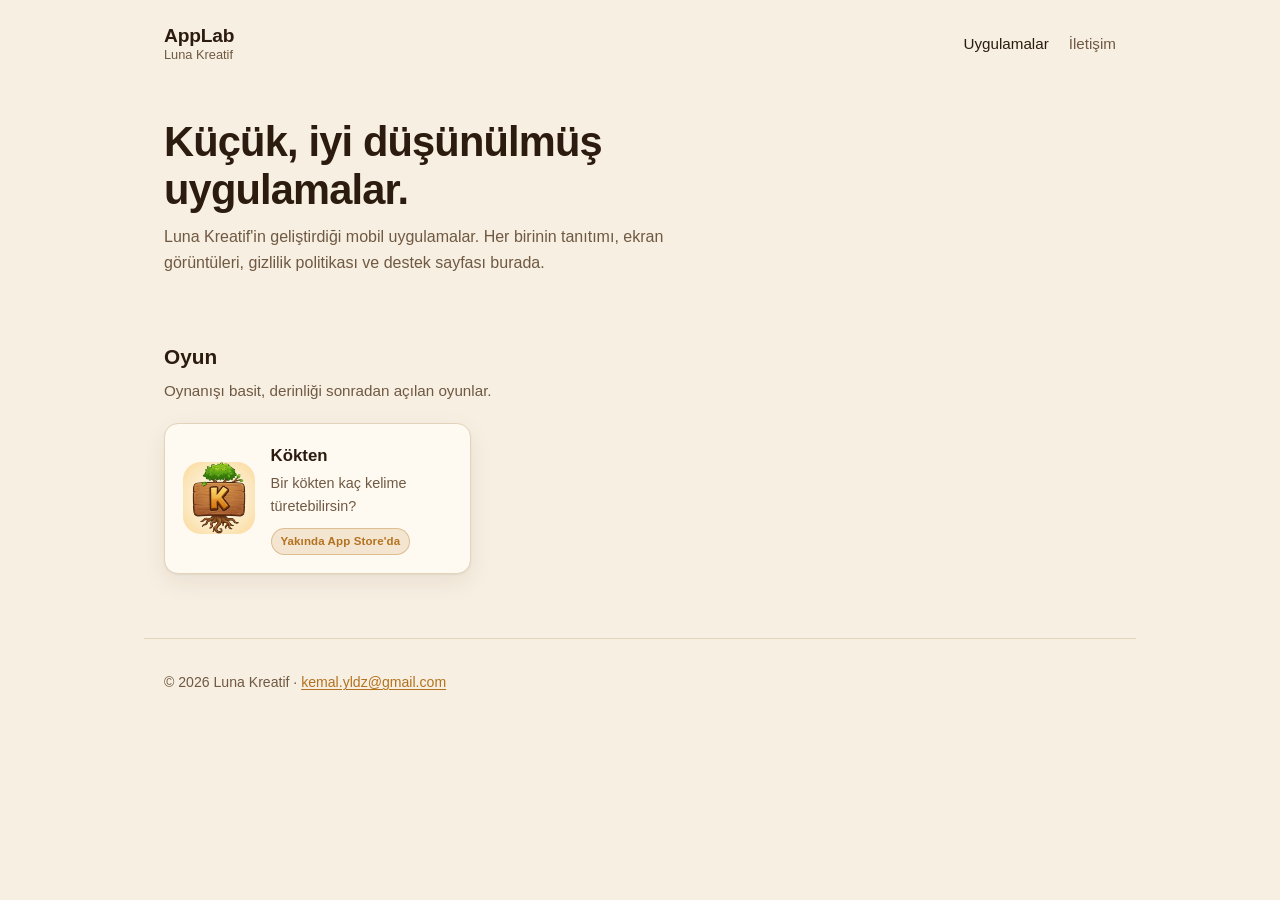
==== index.html @ a9f72f8f "AppLab: uygulama vitrini ve mağaza zorunlu sayfaları Luna Kreatif uygulamalarının tanıtım sayfaları." ====
<!doctype html>
<html lang="tr">
<head>
<meta charset="utf-8">
<meta name="viewport" content="width=device-width, initial-scale=1">
<title>AppLab — Luna Kreatif</title>
<meta name="description" content="Luna Kreatif'in geliştirdiği mobil uygulamalar. Her birinin tanıtımı, ekran görüntüleri, gizlilik politikası ve destek sayfası burada.">
<meta property="og:title" content="AppLab — Luna Kreatif">
<meta property="og:description" content="Luna Kreatif'in geliştirdiği mobil uygulamalar. Her birinin tanıtımı, ekran görüntüleri, gizlilik politikası ve destek sayfası burada.">
<meta property="og:type" content="website">
<link rel="icon" href="assets/favicon.svg">
<link rel="stylesheet" href="assets/style.css">

</head>
<body>
<header class="ust">
  <a class="marka" href="index.html">
    <span class="marka-ad">AppLab</span>
    <span class="marka-alt">Luna Kreatif</span>
  </a>
  <nav>
    <a href="index.html" class="secili">Uygulamalar</a>
    <a href="mailto:kemal.yldz@gmail.com">İletişim</a>
  </nav>
</header>
<main>

  <section class="giris">
    <h1>Küçük, iyi düşünülmüş uygulamalar.</h1>
    <p>Luna Kreatif'in geliştirdiği mobil uygulamalar. Her birinin tanıtımı, ekran görüntüleri, gizlilik politikası ve destek sayfası burada.</p>
  </section>

  <section class="kategori" id="oyun">
    <h2>Oyun</h2>
    <p class="kategori-not">Oynanışı basit, derinliği sonradan açılan oyunlar.</p>
    <div class="izgara">
      <a class="kart" href="kokten/index.html" style="--accent:#B3721F">
        <img class="kart-ikon" src="assets/kokten/icon.png" alt="Kökten simgesi" width="72" height="72">
        <div class="kart-metin">
          <h3>Kökten</h3>
          <p>Bir kökten kaç kelime türetebilirsin?</p>
          <span class="rozet rozet-yakinda">Yakında App Store'da</span>
        </div>
      </a>
    </div>
  </section>

</main>
<footer class="alt">
  <p>© 2026 Luna Kreatif · <a href="mailto:kemal.yldz@gmail.com">kemal.yldz@gmail.com</a></p>
</footer>
</body>
</html>
---- assets/style.css ----
/* AppLab — tek stil dosyası, bağımlılık yok.
   Sıcak kâğıt paleti; her uygulama kendi --accent değerini getiriyor. */

:root {
  --accent: #b3721f;
  --kagit: #f7efe1;
  --kagit-2: #fffaf1;
  --murekkep: #2c1c10;
  --murekkep-soft: #6f5943;
  --cizgi: #e2d3ba;
  --golge: 0 1px 2px rgba(44, 28, 16, .06), 0 8px 24px rgba(44, 28, 16, .07);
  --yuvarlak: 14px;
}

@media (prefers-color-scheme: dark) {
  :root {
    --kagit: #17120e;
    --kagit-2: #221a14;
    --murekkep: #f0e6d8;
    --murekkep-soft: #b3a08a;
    --cizgi: #33281f;
    --golge: 0 1px 2px rgba(0, 0, 0, .3), 0 8px 24px rgba(0, 0, 0, .35);
  }
}

* { box-sizing: border-box; }

body {
  margin: 0;
  font: 16px/1.65 -apple-system, BlinkMacSystemFont, "Segoe UI", Roboto, "Helvetica Neue", sans-serif;
  color: var(--murekkep);
  background: var(--kagit);
  -webkit-font-smoothing: antialiased;
}

a { color: var(--accent); text-decoration-thickness: 1px; text-underline-offset: 2px; }

main { max-width: 62rem; margin: 0 auto; padding: 0 1.25rem 4rem; }

/* ---------- üst bar ---------- */

.ust {
  max-width: 62rem;
  margin: 0 auto;
  padding: 1.5rem 1.25rem;
  display: flex;
  align-items: center;
  justify-content: space-between;
  gap: 1rem;
  flex-wrap: wrap;
}
.marka { display: flex; flex-direction: column; text-decoration: none; color: inherit; line-height: 1.2; }
.marka-ad { font-weight: 700; font-size: 1.2rem; letter-spacing: -.01em; }
.marka-alt { font-size: .8rem; color: var(--murekkep-soft); }
.ust nav { display: flex; gap: 1.25rem; font-size: .95rem; }
.ust nav a { color: var(--murekkep-soft); text-decoration: none; }
.ust nav a:hover, .ust nav a.secili { color: var(--murekkep); }

/* ---------- giriş ---------- */

.giris { padding: 2rem 0 1rem; max-width: 34rem; }
.giris h1 { font-size: clamp(1.9rem, 5vw, 2.6rem); line-height: 1.15; letter-spacing: -.02em; margin: 0 0 .6rem; }
.giris p { color: var(--murekkep-soft); margin: 0; }

/* ---------- kategori + kartlar ---------- */

.kategori { margin-top: 3rem; }
.kategori h2 { font-size: 1.3rem; margin: 0 0 .2rem; }
.kategori-not { color: var(--murekkep-soft); margin: 0 0 1.25rem; font-size: .95rem; }

.izgara { display: grid; gap: 1rem; grid-template-columns: repeat(auto-fill, minmax(19rem, 1fr)); }

.kart {
  display: flex; gap: 1rem; align-items: center;
  padding: 1.1rem;
  background: var(--kagit-2);
  border: 1px solid var(--cizgi);
  border-radius: var(--yuvarlak);
  text-decoration: none; color: inherit;
  box-shadow: var(--golge);
  transition: transform .15s ease, border-color .15s ease;
}
.kart:hover { transform: translateY(-2px); border-color: var(--accent); }
.kart-ikon { border-radius: 18px; flex: 0 0 auto; }
.kart-metin h3 { margin: 0 0 .15rem; font-size: 1.05rem; }
.kart-metin p { margin: 0 0 .5rem; color: var(--murekkep-soft); font-size: .9rem; }

.rozet {
  display: inline-block; font-size: .72rem; font-weight: 600; letter-spacing: .01em;
  padding: .2rem .55rem; border-radius: 999px;
  background: color-mix(in srgb, var(--accent) 15%, transparent);
  color: var(--accent);
  border: 1px solid color-mix(in srgb, var(--accent) 35%, transparent);
}

/* ---------- uygulama sayfası ---------- */

.uygulama-ust { display: flex; gap: 1.5rem; align-items: center; flex-wrap: wrap; padding: 2rem 0 .5rem; }
.uygulama-ikon { border-radius: 26px; box-shadow: var(--golge); }
.uygulama-ust h1 { margin: 0 0 .2rem; font-size: clamp(1.7rem, 4vw, 2.2rem); letter-spacing: -.02em; }
.slogan { margin: 0 0 .4rem; color: var(--murekkep-soft); font-size: 1.05rem; }
.kunye { margin: 0 0 .75rem; font-size: .85rem; color: var(--murekkep-soft); }

.dugme {
  display: inline-block; margin-right: .5rem;
  padding: .5rem 1.1rem; border-radius: 999px;
  background: var(--accent); color: #fff; text-decoration: none; font-weight: 600; font-size: .95rem;
}

.lead { font-size: 1.1rem; line-height: 1.7; max-width: 44rem; margin: 1.5rem 0 2.5rem; }

.vitrin {
  display: grid; gap: 1rem;
  grid-auto-flow: column; grid-auto-columns: minmax(15rem, 16rem);
  overflow-x: auto; padding-bottom: 1rem;
  scroll-snap-type: x mandatory;
}
.vitrin figure { margin: 0; scroll-snap-align: start; }
.vitrin img {
  width: 100%; height: auto; display: block;
  border-radius: 20px; border: 1px solid var(--cizgi); box-shadow: var(--golge);
}
.vitrin figcaption { font-size: .82rem; color: var(--murekkep-soft); margin-top: .5rem; text-align: center; }

.ozellikler {
  display: grid; gap: 1.25rem 2rem;
  grid-template-columns: repeat(auto-fit, minmax(17rem, 1fr));
  margin: 2.5rem 0;
}
.ozellik h3 { margin: 0 0 .25rem; font-size: 1.02rem; }
.ozellik h3::before { content: ""; display: inline-block; width: .5rem; height: .5rem; border-radius: 2px; background: var(--accent); margin-right: .5rem; vertical-align: middle; }
.ozellik p { margin: 0; color: var(--murekkep-soft); font-size: .95rem; }

.alt-baglantilar { display: flex; gap: 1.25rem; padding-top: 1.5rem; border-top: 1px solid var(--cizgi); font-size: .95rem; }

/* ---------- metin sayfaları (gizlilik / destek) ---------- */

.metin { max-width: 44rem; padding-top: 1.5rem; }
.metin h1 { font-size: clamp(1.5rem, 4vw, 2rem); margin: 0 0 .25rem; letter-spacing: -.01em; }
.metin h2 { font-size: 1.1rem; margin: 2rem 0 .5rem; }
.metin ul { padding-left: 1.2rem; }
.metin li { margin: .3rem 0; }
.firari { font-size: .9rem; margin: 0 0 1rem; }
.firari a { color: var(--murekkep-soft); text-decoration: none; }

.ozet {
  background: var(--kagit-2);
  border: 1px solid var(--cizgi);
  border-left: 3px solid var(--accent);
  border-radius: var(--yuvarlak);
  padding: .25rem 1.1rem;
  margin: 1.5rem 0;
}

details {
  border-bottom: 1px solid var(--cizgi);
  padding: .85rem 0;
}
details summary { cursor: pointer; font-weight: 600; }
details p { color: var(--murekkep-soft); margin: .6rem 0 0; }

/* ---------- alt bilgi ---------- */

.alt {
  max-width: 62rem; margin: 0 auto;
  padding: 2rem 1.25rem 3rem;
  border-top: 1px solid var(--cizgi);
  color: var(--murekkep-soft); font-size: .88rem;
}
.alt p { margin: 0; }
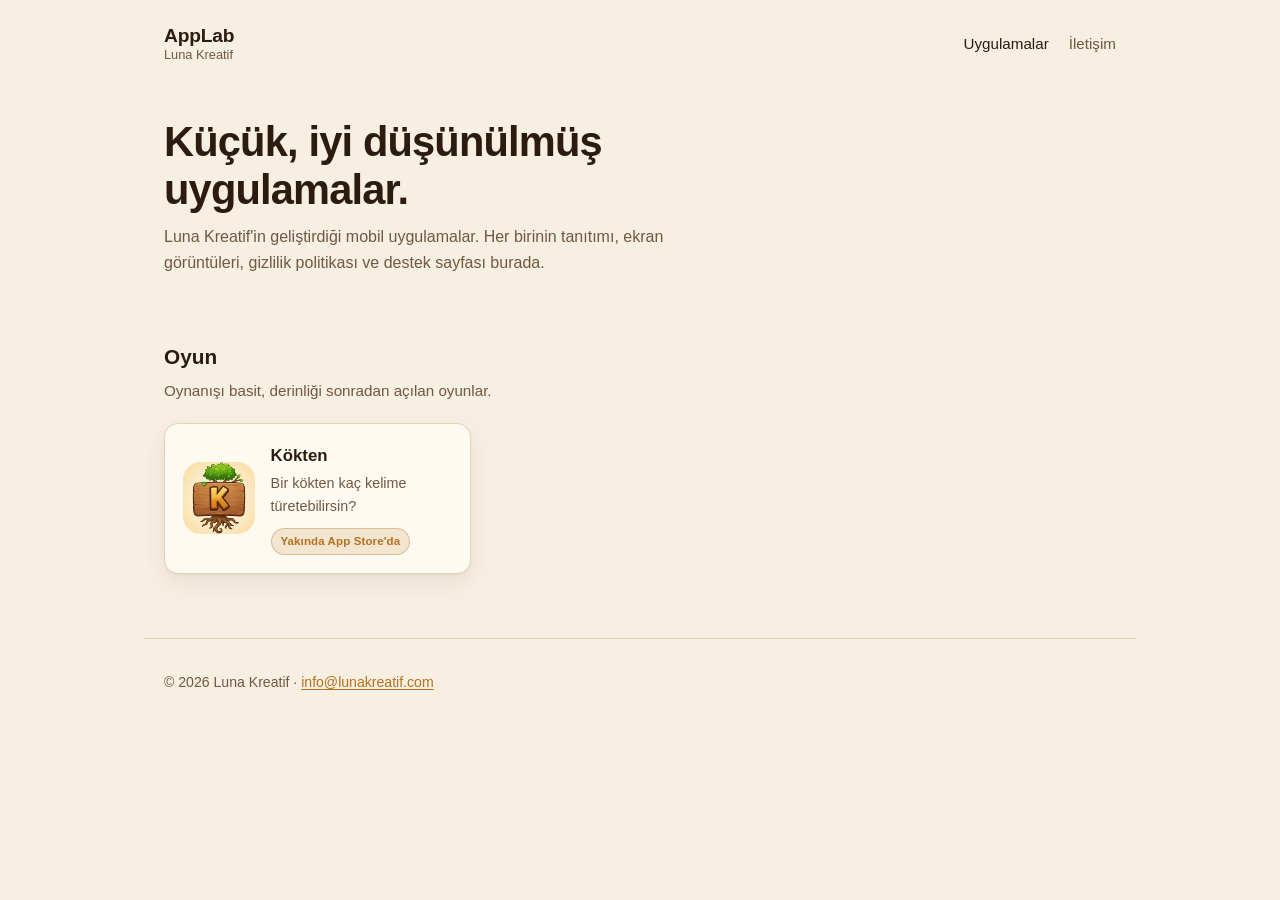
==== commit a193d876: "İletişim adresi info@lunakreatif.com" ====
--- a/index.html
+++ b/index.html
@@ -20,7 +20,7 @@
   </a>
   <nav>
     <a href="index.html" class="secili">Uygulamalar</a>
-    <a href="mailto:kemal.yldz@gmail.com">İletişim</a>
+    <a href="mailto:info@lunakreatif.com">İletişim</a>
   </nav>
 </header>
 <main>
@@ -47,7 +47,7 @@
 
 </main>
 <footer class="alt">
-  <p>© 2026 Luna Kreatif · <a href="mailto:kemal.yldz@gmail.com">kemal.yldz@gmail.com</a></p>
+  <p>© 2026 Luna Kreatif · <a href="mailto:info@lunakreatif.com">info@lunakreatif.com</a></p>
 </footer>
 </body>
 </html>
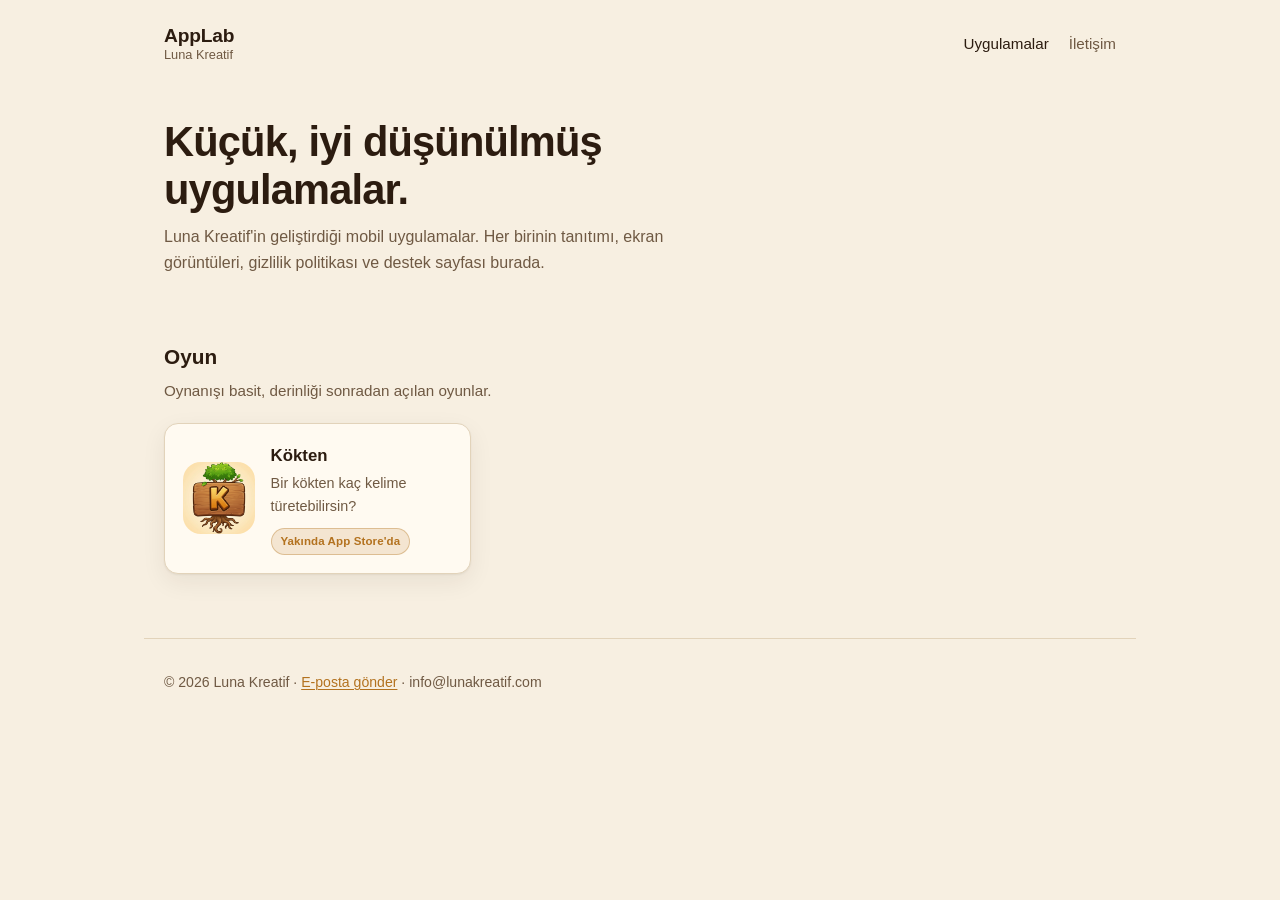
==== commit bc79f369: "E-posta adresi Cloudflare gizlemesine dayanıklı hâle getirildi Cloudflare'ın "Email Address Obfuscat" ====
--- a/index.html
+++ b/index.html
@@ -47,7 +47,7 @@
 
 </main>
 <footer class="alt">
-  <p>© 2026 Luna Kreatif · <a href="mailto:info@lunakreatif.com">info@lunakreatif.com</a></p>
+  <p>© 2026 Luna Kreatif · <a href="mailto:info@lunakreatif.com">E-posta gönder</a> · <span class="adres">info<!---->@<!---->lunakreatif.com</span></p>
 </footer>
 </body>
 </html>
--- a/assets/style.css
+++ b/assets/style.css
@@ -168,3 +168,6 @@
   color: var(--murekkep-soft); font-size: .88rem;
 }
 .alt p { margin: 0; }
+
+/* E-posta adresinin düz metin hâli — Cloudflare gizlemesine karşı yedek. */
+.adres { font-variant-numeric: tabular-nums; }
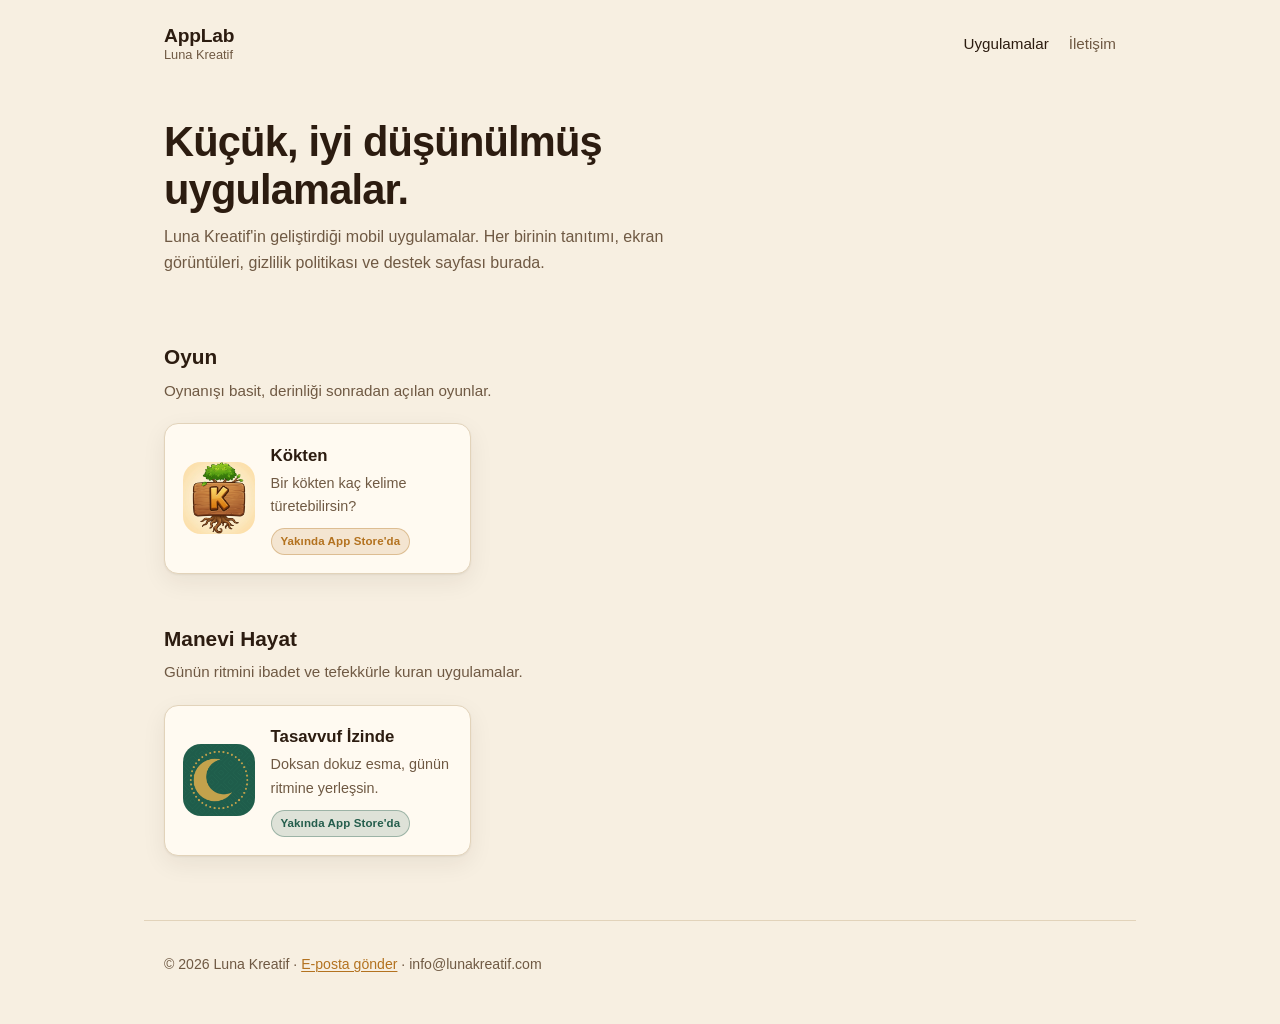
==== commit a55b86b4: "Yeni uygulama: Tasavvuf İzinde Tanıtım, gizlilik ve destek sayfaları. Manevi Hayat kategorisi eklend" ====
--- a/index.html
+++ b/index.html
@@ -45,6 +45,21 @@
     </div>
   </section>
 
+
+  <section class="kategori" id="manevi">
+    <h2>Manevi Hayat</h2>
+    <p class="kategori-not">Günün ritmini ibadet ve tefekkürle kuran uygulamalar.</p>
+    <div class="izgara">
+      <a class="kart" href="tasavvufizinde/index.html" style="--accent:#245D4C">
+        <img class="kart-ikon" src="assets/tasavvufizinde/icon.png" alt="Tasavvuf İzinde simgesi" width="72" height="72">
+        <div class="kart-metin">
+          <h3>Tasavvuf İzinde</h3>
+          <p>Doksan dokuz esma, günün ritmine yerleşsin.</p>
+          <span class="rozet rozet-yakinda">Yakında App Store'da</span>
+        </div>
+      </a>
+    </div>
+  </section>
 </main>
 <footer class="alt">
   <p>© 2026 Luna Kreatif · <a href="mailto:info@lunakreatif.com">E-posta gönder</a> · <span class="adres">info<!---->@<!---->lunakreatif.com</span></p>
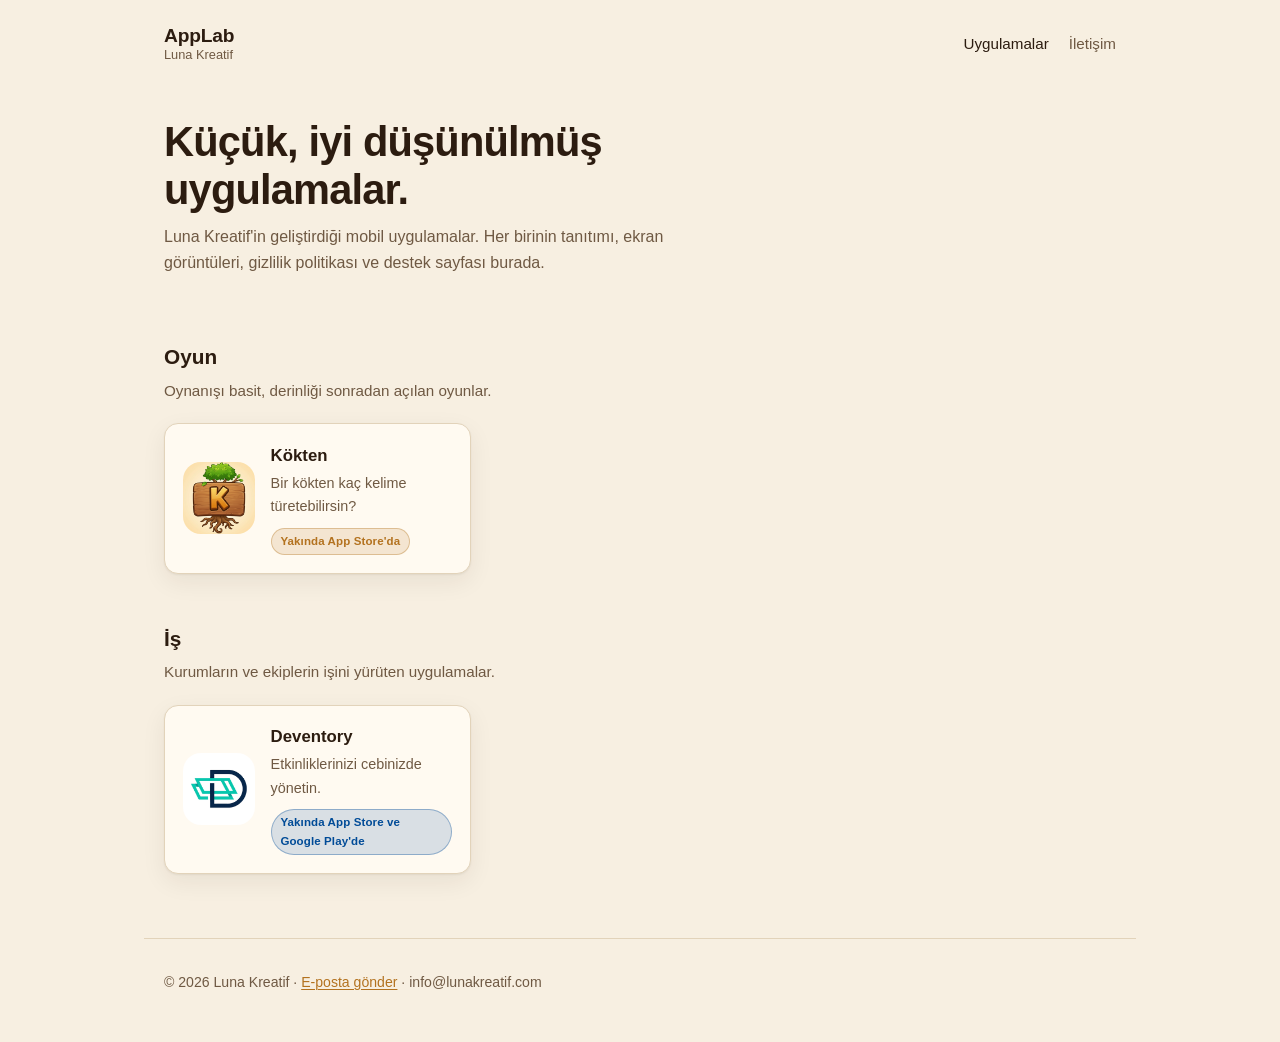
==== commit 19c5e793: "Yeni uygulama: Deventory Etkinlik platformunun mobil uygulaması için tanıtım, gizlilik ve destek say" ====
--- a/index.html
+++ b/index.html
@@ -46,16 +46,16 @@
   </section>
 
 
-  <section class="kategori" id="manevi">
-    <h2>Manevi Hayat</h2>
-    <p class="kategori-not">Günün ritmini ibadet ve tefekkürle kuran uygulamalar.</p>
+  <section class="kategori" id="is">
+    <h2>İş</h2>
+    <p class="kategori-not">Kurumların ve ekiplerin işini yürüten uygulamalar.</p>
     <div class="izgara">
-      <a class="kart" href="tasavvufizinde/index.html" style="--accent:#245D4C">
-        <img class="kart-ikon" src="assets/tasavvufizinde/icon.png" alt="Tasavvuf İzinde simgesi" width="72" height="72">
+      <a class="kart" href="deventory/index.html" style="--accent:#004B97">
+        <img class="kart-ikon" src="assets/deventory/icon.png" alt="Deventory simgesi" width="72" height="72">
         <div class="kart-metin">
-          <h3>Tasavvuf İzinde</h3>
-          <p>Doksan dokuz esma, günün ritmine yerleşsin.</p>
-          <span class="rozet rozet-yakinda">Yakında App Store'da</span>
+          <h3>Deventory</h3>
+          <p>Etkinliklerinizi cebinizde yönetin.</p>
+          <span class="rozet rozet-yakinda">Yakında App Store ve Google Play'de</span>
         </div>
       </a>
     </div>
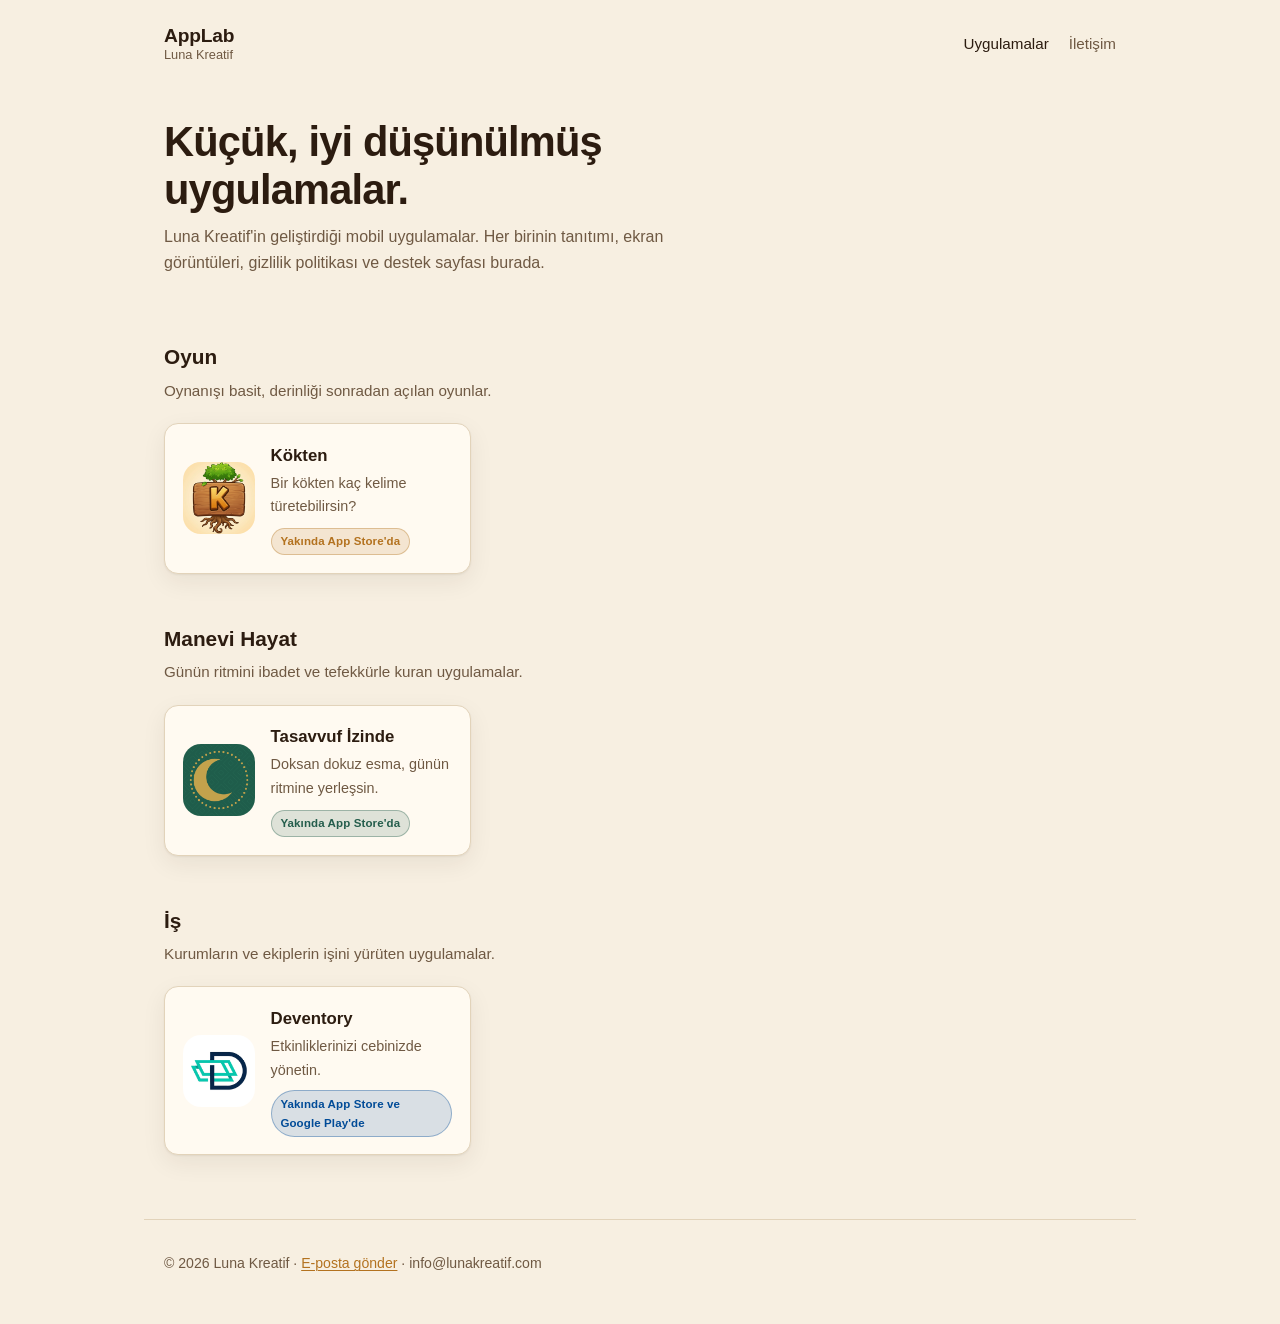
==== commit 67c8c337: "Merge remote-tracking branch 'origin/main' into deventory-sayfalari-rebase # Conflicts: #	data/apps." ====
--- a/index.html
+++ b/index.html
@@ -46,6 +46,21 @@
   </section>
 
 
+  <section class="kategori" id="manevi">
+    <h2>Manevi Hayat</h2>
+    <p class="kategori-not">Günün ritmini ibadet ve tefekkürle kuran uygulamalar.</p>
+    <div class="izgara">
+      <a class="kart" href="tasavvufizinde/index.html" style="--accent:#245D4C">
+        <img class="kart-ikon" src="assets/tasavvufizinde/icon.png" alt="Tasavvuf İzinde simgesi" width="72" height="72">
+        <div class="kart-metin">
+          <h3>Tasavvuf İzinde</h3>
+          <p>Doksan dokuz esma, günün ritmine yerleşsin.</p>
+          <span class="rozet rozet-yakinda">Yakında App Store'da</span>
+        </div>
+      </a>
+    </div>
+  </section>
+
   <section class="kategori" id="is">
     <h2>İş</h2>
     <p class="kategori-not">Kurumların ve ekiplerin işini yürüten uygulamalar.</p>
